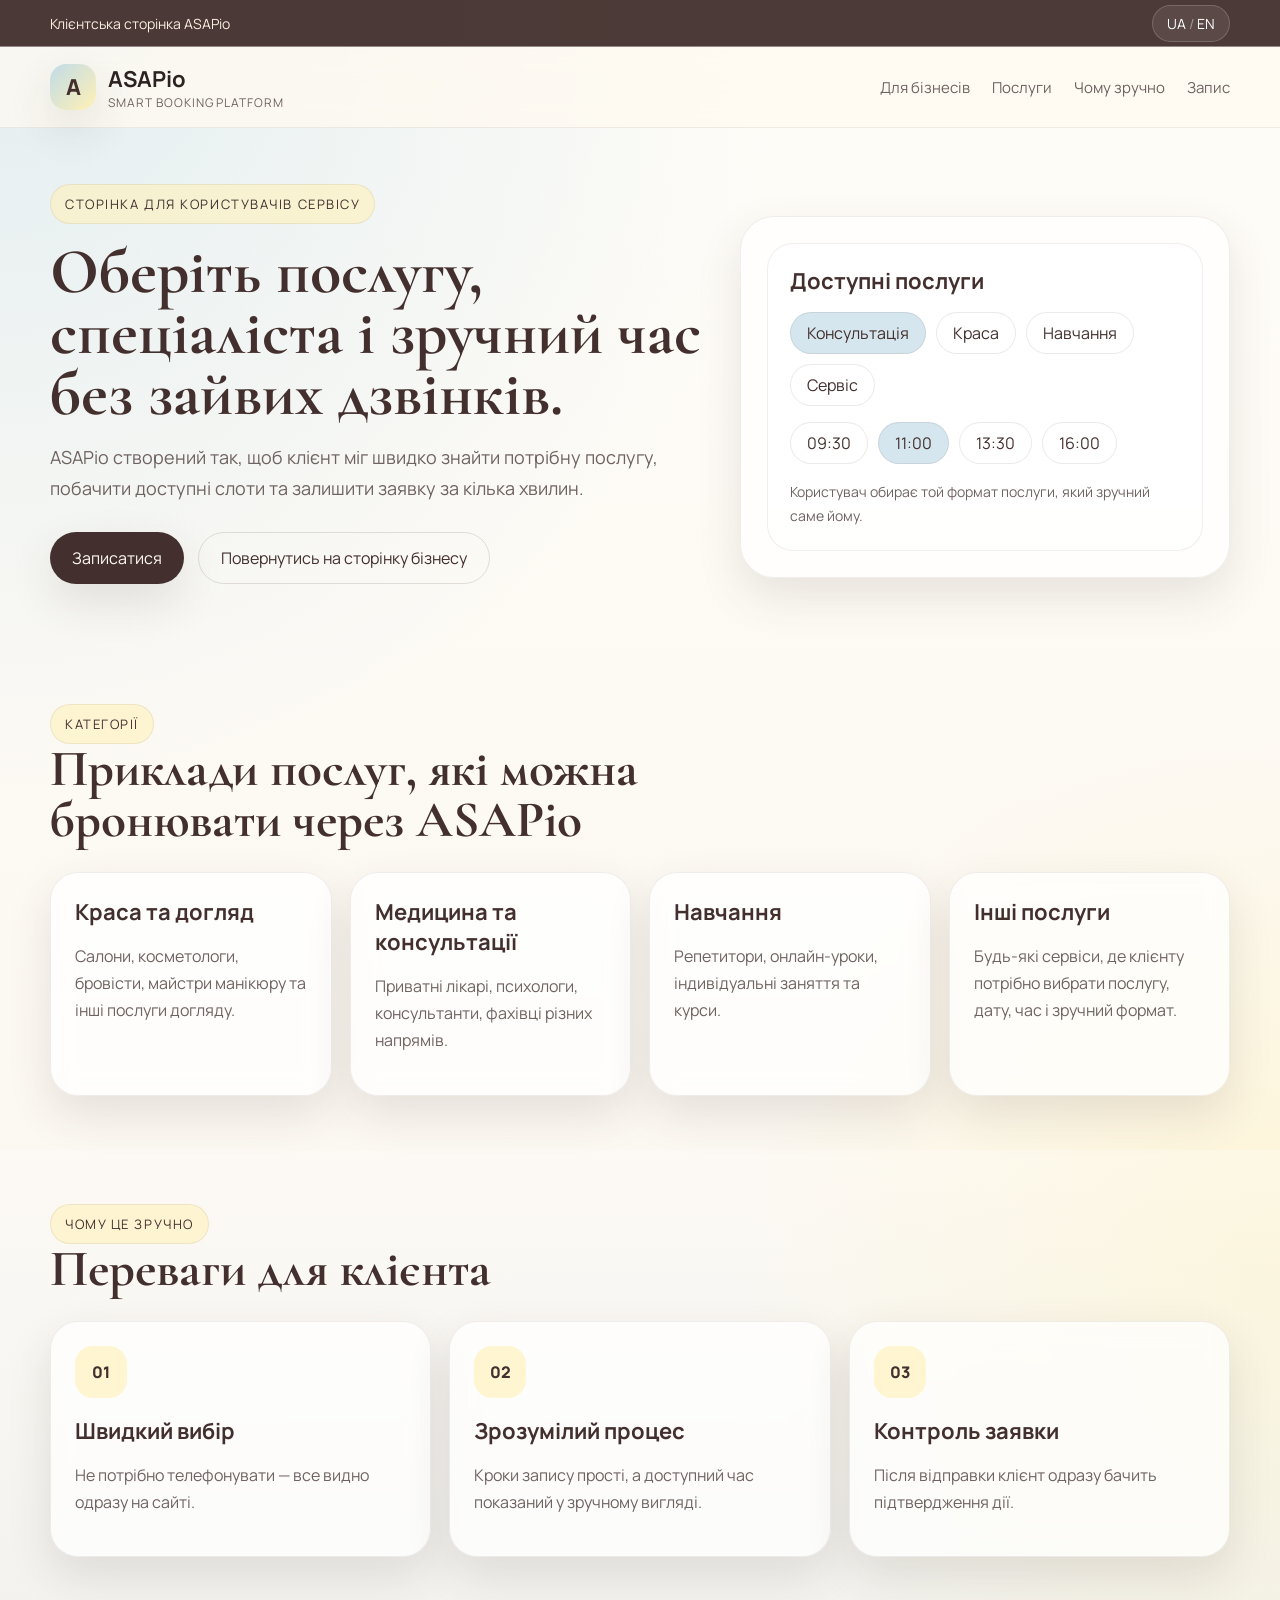
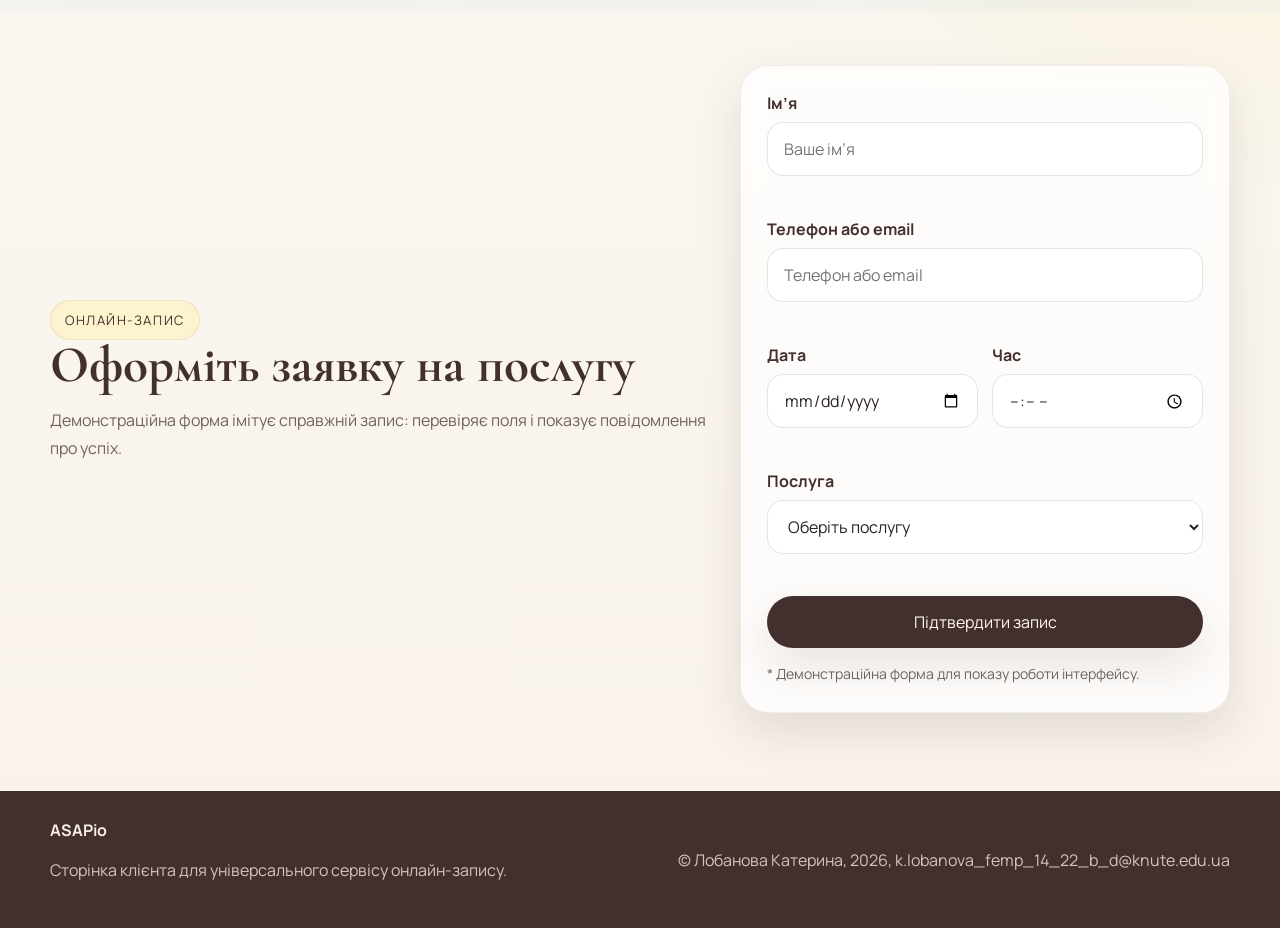
==== clients.html @ 2cff533e "Add files via upload" ====
<!DOCTYPE html>
<html lang="uk">
<head>
  <meta charset="UTF-8" />
  <meta name="viewport" content="width=device-width, initial-scale=1.0" />
  <title>ASAPio — для клієнтів</title>
  <meta name="description" content="ASAPio — сторінка для клієнтів, які хочуть швидко знайти послугу та записатися онлайн." />
  <link rel="preconnect" href="https://fonts.googleapis.com">
  <link rel="preconnect" href="https://fonts.gstatic.com" crossorigin>
  <link href="https://fonts.googleapis.com/css2?family=Manrope:wght@400;500;600;700;800&family=Cormorant+Garamond:wght@600;700&display=swap" rel="stylesheet">
  <link rel="stylesheet" href="style.css" />
</head>
<body>
  <div class="topbar">
    <div class="container topbar-inner">
      <span>Клієнтська сторінка ASAPio</span>
      <button class="lang-switch" type="button" id="langToggle" aria-label="Перемикач мови">UA <span>/</span> EN</button>
    </div>
  </div>

  <header class="site-header">
    <div class="container nav-wrap">
      <a class="brand" href="index.html" aria-label="ASAPio home">
        <span class="brand-mark">A</span>
        <span class="brand-text">
          <strong>ASAPio</strong>
          <small>smart booking platform</small>
        </span>
      </a>

      <nav class="nav">
        <a href="index.html">Для бізнесів</a>
        <a href="#services">Послуги</a>
        <a href="#why">Чому зручно</a>
        <a href="#book">Запис</a>
      </nav>

      <button class="menu-btn" type="button" id="menuBtn" aria-label="Відкрити меню">☰</button>
    </div>

    <div class="mobile-menu" id="mobileMenu">
      <a href="index.html">Для бізнесів</a>
      <a href="#services">Послуги</a>
      <a href="#why">Чому зручно</a>
      <a href="#book">Запис</a>
    </div>
  </header>

  <main>
    <section class="hero compact-hero">
      <div class="container hero-grid">
        <div class="hero-copy">
          <span class="eyebrow">Сторінка для користувачів сервісу</span>
          <h1>Оберіть послугу, спеціаліста і зручний час без зайвих дзвінків.</h1>
          <p>
            ASAPio створений так, щоб клієнт міг швидко знайти потрібну послугу, побачити доступні слоти та
            залишити заявку за кілька хвилин.
          </p>
          <div class="hero-actions">
            <a class="btn btn-primary" href="#book">Записатися</a>
            <a class="btn btn-outline" href="index.html">Повернутись на сторінку бізнесу</a>
          </div>
        </div>

        <div class="glass-card client-preview">
          <div class="service-preview">
            <h3>Доступні послуги</h3>
            <div class="service-chip-row">
              <button class="service-chip active" type="button">Консультація</button>
              <button class="service-chip" type="button">Краса</button>
              <button class="service-chip" type="button">Навчання</button>
              <button class="service-chip" type="button">Сервіс</button>
            </div>
            <div class="slots">
              <button type="button">09:30</button>
              <button type="button" class="chosen">11:00</button>
              <button type="button">13:30</button>
              <button type="button">16:00</button>
            </div>
            <p class="mini-muted">Користувач обирає той формат послуги, який зручний саме йому.</p>
          </div>
        </div>
      </div>
    </section>

    <section class="section" id="services">
      <div class="container">
        <div class="section-head">
          <span class="section-tag">Категорії</span>
          <h2>Приклади послуг, які можна бронювати через ASAPio</h2>
        </div>
        <div class="cards-grid">
          <article class="info-card">
            <h3>Краса та догляд</h3>
            <p>Салони, косметологи, бровісти, майстри манікюру та інші послуги догляду.</p>
          </article>
          <article class="info-card">
            <h3>Медицина та консультації</h3>
            <p>Приватні лікарі, психологи, консультанти, фахівці різних напрямів.</p>
          </article>
          <article class="info-card">
            <h3>Навчання</h3>
            <p>Репетитори, онлайн-уроки, індивідуальні заняття та курси.</p>
          </article>
          <article class="info-card">
            <h3>Інші послуги</h3>
            <p>Будь-які сервіси, де клієнту потрібно вибрати послугу, дату, час і зручний формат.</p>
          </article>
        </div>
      </div>
    </section>

    <section class="section alt" id="why">
      <div class="container">
        <div class="section-head">
          <span class="section-tag">Чому це зручно</span>
          <h2>Переваги для клієнта</h2>
        </div>
        <div class="steps-grid">
          <article class="step-card">
            <span>01</span>
            <h3>Швидкий вибір</h3>
            <p>Не потрібно телефонувати — все видно одразу на сайті.</p>
          </article>
          <article class="step-card">
            <span>02</span>
            <h3>Зрозумілий процес</h3>
            <p>Кроки запису прості, а доступний час показаний у зручному вигляді.</p>
          </article>
          <article class="step-card">
            <span>03</span>
            <h3>Контроль заявки</h3>
            <p>Після відправки клієнт одразу бачить підтвердження дії.</p>
          </article>
        </div>
      </div>
    </section>

    <section class="section" id="book">
      <div class="container form-layout">
        <div>
          <span class="section-tag">Онлайн-запис</span>
          <h2>Оформіть заявку на послугу</h2>
          <p>Демонстраційна форма імітує справжній запис: перевіряє поля і показує повідомлення про успіх.</p>
        </div>

        <form class="demo-form" id="bookingForm" novalidate>
          <div class="form-group">
            <label for="clientName">Ім’я</label>
            <input id="clientName" name="clientName" type="text" placeholder="Ваше ім’я" required />
            <small class="error"></small>
          </div>

          <div class="form-group">
            <label for="clientContact">Телефон або email</label>
            <input id="clientContact" name="clientContact" type="text" placeholder="Телефон або email" required />
            <small class="error"></small>
          </div>

          <div class="form-row">
            <div class="form-group">
              <label for="clientDate">Дата</label>
              <input id="clientDate" name="clientDate" type="date" required />
              <small class="error"></small>
            </div>
            <div class="form-group">
              <label for="clientTime">Час</label>
              <input id="clientTime" name="clientTime" type="time" required />
              <small class="error"></small>
            </div>
          </div>

          <div class="form-group">
            <label for="clientService">Послуга</label>
            <select id="clientService" name="clientService" required>
              <option value="">Оберіть послугу</option>
              <option value="Консультація">Консультація</option>
              <option value="Доглядова послуга">Доглядова послуга</option>
              <option value="Урок / заняття">Урок / заняття</option>
              <option value="Сервісна послуга">Сервісна послуга</option>
            </select>
            <small class="error"></small>
          </div>

          <button class="btn btn-primary full" type="submit">Підтвердити запис</button>
          <p class="form-note">* Демонстраційна форма для показу роботи інтерфейсу.</p>
        </form>
      </div>
    </section>
  </main>

  <footer class="site-footer">
    <div class="container footer-wrap">
      <div>
        <strong>ASAPio</strong>
        <p>Сторінка клієнта для універсального сервісу онлайн-запису.</p>
      </div>
      <div class="footer-note">
        © Лобанова Катерина, 2026, k.lobanova_femp_14_22_b_d@knute.edu.ua
      </div>
    </div>
  </footer>

  <div class="toast" id="toast"></div>

  <script src="script.js"></script>
</body>
</html>
---- style.css ----
:root {
  --milk: #fff1b5;
  --blue: #c1dbe8;
  --burgundy: #43302e;
  --burgundy-2: #5a413f;
  --cream: #fffaf0;
  --white: #ffffff;
  --text: #2b2221;
  --muted: #6f6361;
  --line: rgba(67, 48, 46, 0.14);
  --shadow: 0 18px 45px rgba(67, 48, 46, 0.12);
  --radius-xl: 28px;
  --radius-lg: 22px;
  --radius-md: 16px;
  --container: 1180px;
}

* {
  box-sizing: border-box;
}

html {
  scroll-behavior: smooth;
}

body {
  margin: 0;
  font-family: "Manrope", system-ui, sans-serif;
  color: var(--text);
  background:
    radial-gradient(circle at top left, rgba(193, 219, 232, 0.45), transparent 28%),
    radial-gradient(circle at right center, rgba(255, 241, 181, 0.45), transparent 30%),
    linear-gradient(180deg, #fffdf8 0%, #f8f2ea 100%);
}

a {
  color: inherit;
  text-decoration: none;
}

button,
input,
select {
  font: inherit;
}

.container {
  width: min(var(--container), calc(100% - 32px));
  margin: 0 auto;
}

.topbar {
  border-bottom: 1px solid rgba(255,255,255,0.4);
  background: rgba(67, 48, 46, 0.95);
  color: #f9efe0;
}

.topbar-inner {
  display: flex;
  align-items: center;
  justify-content: space-between;
  gap: 16px;
  min-height: 46px;
  font-size: 14px;
}

.lang-switch {
  border: 1px solid rgba(255,255,255,0.18);
  background: rgba(255,255,255,0.08);
  color: #fff;
  border-radius: 999px;
  padding: 8px 14px;
  cursor: pointer;
}

.lang-switch span {
  opacity: 0.45;
}

.site-header {
  position: sticky;
  top: 0;
  z-index: 20;
  backdrop-filter: blur(14px);
  background: rgba(255, 250, 240, 0.75);
  border-bottom: 1px solid rgba(67, 48, 46, 0.08);
}

.nav-wrap {
  display: flex;
  align-items: center;
  justify-content: space-between;
  min-height: 80px;
  gap: 20px;
}

.brand {
  display: inline-flex;
  align-items: center;
  gap: 12px;
}

.brand-mark {
  width: 46px;
  height: 46px;
  display: grid;
  place-items: center;
  border-radius: 16px;
  background: linear-gradient(135deg, var(--blue), var(--milk));
  color: var(--burgundy);
  font-weight: 800;
  font-size: 22px;
  box-shadow: var(--shadow);
}

.brand-text {
  display: flex;
  flex-direction: column;
}

.brand-text strong {
  font-size: 22px;
}

.brand-text small {
  color: var(--muted);
  font-size: 12px;
  text-transform: uppercase;
  letter-spacing: 0.08em;
}

.nav {
  display: flex;
  align-items: center;
  gap: 22px;
  flex-wrap: wrap;
}

.nav a {
  font-size: 15px;
  color: var(--muted);
}

.nav a:hover,
.nav a:focus-visible {
  color: var(--burgundy);
}

.nav-secondary {
  padding: 10px 16px;
  border: 1px solid var(--line);
  border-radius: 999px;
  color: var(--burgundy) !important;
}

.menu-btn {
  display: none;
  border: 1px solid var(--line);
  background: var(--white);
  color: var(--burgundy);
  border-radius: 12px;
  width: 44px;
  height: 44px;
  cursor: pointer;
}

.mobile-menu {
  display: none;
  padding: 0 16px 16px;
  background: rgba(255, 250, 240, 0.95);
}

.mobile-menu.open {
  display: grid;
  gap: 12px;
}

.hero {
  padding: 72px 0 40px;
}

.compact-hero {
  padding-top: 56px;
}

.hero-grid,
.section-grid,
.form-layout,
.contact-grid {
  display: grid;
  grid-template-columns: 1.15fr 0.85fr;
  gap: 28px;
  align-items: center;
}

.eyebrow,
.section-tag {
  display: inline-flex;
  align-items: center;
  gap: 10px;
  font-size: 13px;
  text-transform: uppercase;
  letter-spacing: 0.12em;
  color: var(--burgundy);
  background: rgba(255, 241, 181, 0.55);
  border: 1px solid rgba(67, 48, 46, 0.08);
  padding: 10px 14px;
  border-radius: 999px;
}

h1, h2, h3 {
  margin: 0;
}

h1 {
  margin-top: 18px;
  font-family: "Cormorant Garamond", serif;
  font-size: clamp(42px, 5vw, 72px);
  line-height: 0.95;
  color: var(--burgundy);
}

h2 {
  font-family: "Cormorant Garamond", serif;
  font-size: clamp(34px, 4vw, 52px);
  line-height: 1;
  color: var(--burgundy);
}

h3 {
  font-size: 22px;
  color: var(--burgundy);
}

p {
  line-height: 1.7;
  color: var(--muted);
}

.hero-copy p {
  font-size: 18px;
  max-width: 62ch;
}

.hero-actions {
  display: flex;
  gap: 14px;
  flex-wrap: wrap;
  margin: 28px 0 26px;
}

.btn {
  display: inline-flex;
  align-items: center;
  justify-content: center;
  min-height: 52px;
  padding: 0 22px;
  border-radius: 999px;
  cursor: pointer;
  border: none;
  transition: transform 0.2s ease, box-shadow 0.2s ease, background 0.2s ease;
}

.btn:hover,
.btn:focus-visible {
  transform: translateY(-2px);
}

.btn-primary {
  background: var(--burgundy);
  color: #fffaf4;
  box-shadow: var(--shadow);
}

.btn-outline {
  background: transparent;
  color: var(--burgundy);
  border: 1px solid var(--line);
}

.full {
  width: 100%;
}

.hero-points {
  display: flex;
  flex-wrap: wrap;
  gap: 12px;
  padding: 0;
  margin: 0;
  list-style: none;
}

.hero-points li {
  padding: 10px 14px;
  border-radius: 999px;
  background: rgba(193, 219, 232, 0.42);
  color: var(--burgundy);
  border: 1px solid rgba(67, 48, 46, 0.08);
}

.glass-card,
.info-card,
.stat-card,
.step-card,
.price-card,
.contact-card,
.demo-form {
  background: rgba(255, 255, 255, 0.72);
  border: 1px solid rgba(67, 48, 46, 0.08);
  backdrop-filter: blur(12px);
  box-shadow: var(--shadow);
}

.glass-card {
  border-radius: 34px;
  padding: 26px;
}

.mini-app,
.service-preview {
  border-radius: 26px;
  background: linear-gradient(180deg, rgba(255,255,255,0.9), rgba(255,255,255,0.65));
  padding: 22px;
  border: 1px solid rgba(67, 48, 46, 0.08);
}

.mini-header,
.mini-footer {
  display: flex;
  align-items: center;
  justify-content: space-between;
  gap: 12px;
}

.pill,
.mini-date,
.up {
  display: inline-flex;
  align-items: center;
  justify-content: center;
  min-height: 34px;
  border-radius: 999px;
  padding: 0 12px;
  font-size: 13px;
}

.pill {
  background: rgba(193, 219, 232, 0.55);
  color: var(--burgundy);
}

.mini-date {
  background: rgba(255, 241, 181, 0.58);
}

.up {
  background: rgba(255, 241, 181, 0.58);
  color: var(--burgundy);
}

.booking-list {
  display: grid;
  gap: 14px;
  margin: 22px 0;
}

.booking-item {
  display: grid;
  grid-template-columns: 70px 1fr;
  gap: 14px;
  align-items: center;
  background: rgba(255, 250, 240, 0.78);
  border: 1px solid rgba(67, 48, 46, 0.08);
  border-radius: 18px;
  padding: 14px;
}

.booking-item strong,
.price {
  color: var(--burgundy);
}

.booking-item p,
.booking-item span,
.mini-muted {
  margin: 0;
}

.booking-item span,
.mini-muted {
  color: var(--muted);
  font-size: 14px;
}

.booking-item.accent {
  background: rgba(193, 219, 232, 0.35);
}

.stats {
  padding: 10px 0 20px;
}

.stats-grid,
.cards-grid,
.steps-grid,
.pricing-grid {
  display: grid;
  grid-template-columns: repeat(3, 1fr);
  gap: 18px;
}

.cards-grid {
  grid-template-columns: repeat(4, 1fr);
}

.stat-card,
.info-card,
.step-card,
.price-card,
.contact-card {
  padding: 24px;
  border-radius: var(--radius-xl);
}

.stat-card h2 {
  font-size: 42px;
}

.section {
  padding: 54px 0;
}

.alt {
  background: linear-gradient(180deg, rgba(255,255,255,0.25), rgba(193,219,232,0.13));
}

.section-head {
  max-width: 760px;
  margin-bottom: 26px;
}

.steps-grid .step-card span {
  display: inline-grid;
  place-items: center;
  width: 52px;
  height: 52px;
  border-radius: 18px;
  background: rgba(255, 241, 181, 0.6);
  color: var(--burgundy);
  font-weight: 800;
  margin-bottom: 18px;
}

.pricing-grid {
  align-items: stretch;
}

.price-card {
  position: relative;
}

.price-card ul {
  padding-left: 18px;
  color: var(--muted);
  line-height: 1.8;
}

.price {
  font-size: 42px;
  font-weight: 800;
  margin: 14px 0;
}

.price span {
  font-size: 16px;
  color: var(--muted);
  font-weight: 500;
}

.featured {
  background: linear-gradient(180deg, rgba(193,219,232,0.52), rgba(255,255,255,0.88));
  transform: translateY(-6px);
}

.featured-badge {
  position: absolute;
  top: 18px;
  right: 18px;
  padding: 8px 12px;
  border-radius: 999px;
  font-size: 12px;
  background: var(--burgundy);
  color: #fff;
}

.demo-form {
  padding: 26px;
  border-radius: 28px;
}

.form-row {
  display: grid;
  grid-template-columns: 1fr 1fr;
  gap: 14px;
}

.form-group {
  display: grid;
  gap: 8px;
  margin-bottom: 16px;
}

label {
  font-weight: 700;
  color: var(--burgundy);
}

input,
select {
  min-height: 54px;
  border-radius: 16px;
  border: 1px solid rgba(67, 48, 46, 0.12);
  background: rgba(255,255,255,0.92);
  padding: 0 16px;
  color: var(--text);
  outline: none;
}

input:focus,
select:focus {
  border-color: rgba(67, 48, 46, 0.38);
  box-shadow: 0 0 0 3px rgba(193, 219, 232, 0.35);
}

.error {
  min-height: 18px;
  color: #a43d3d;
  font-size: 13px;
}

.form-note {
  margin-bottom: 0;
  font-size: 14px;
}

.contact-card p {
  margin: 0 0 12px;
}

.site-footer {
  background: var(--burgundy);
  color: #f7efe6;
  padding: 28px 0;
  margin-top: 24px;
}

.footer-wrap {
  display: flex;
  align-items: center;
  justify-content: space-between;
  gap: 20px;
}

.site-footer p,
.footer-note {
  color: rgba(247, 239, 230, 0.78);
}

.toast {
  position: fixed;
  right: 18px;
  bottom: 18px;
  min-width: 260px;
  max-width: 420px;
  padding: 16px 18px;
  border-radius: 18px;
  background: rgba(67, 48, 46, 0.96);
  color: #fffaf0;
  box-shadow: var(--shadow);
  opacity: 0;
  transform: translateY(12px);
  pointer-events: none;
  transition: opacity 0.2s ease, transform 0.2s ease;
  z-index: 40;
}

.toast.show {
  opacity: 1;
  transform: translateY(0);
}

.service-chip-row,
.slots {
  display: flex;
  flex-wrap: wrap;
  gap: 10px;
  margin: 16px 0;
}

.service-chip,
.slots button {
  border: 1px solid rgba(67, 48, 46, 0.1);
  background: rgba(255,255,255,0.9);
  color: var(--burgundy);
  border-radius: 999px;
  min-height: 42px;
  padding: 0 16px;
  cursor: pointer;
}

.service-chip.active,
.slots button.chosen {
  background: rgba(193, 219, 232, 0.68);
}

@media (max-width: 1080px) {
  .cards-grid {
    grid-template-columns: repeat(2, 1fr);
  }

  .hero-grid,
  .section-grid,
  .form-layout,
  .contact-grid,
  .stats-grid,
  .steps-grid,
  .pricing-grid {
    grid-template-columns: 1fr;
  }

  .featured {
    transform: none;
  }
}

@media (max-width: 880px) {
  .nav {
    display: none;
  }

  .menu-btn {
    display: inline-grid;
    place-items: center;
  }
}

@media (max-width: 640px) {
  .container {
    width: min(var(--container), calc(100% - 20px));
  }

  .hero {
    padding-top: 42px;
  }

  h1 {
    font-size: 46px;
  }

  h2 {
    font-size: 38px;
  }

  .cards-grid {
    grid-template-columns: 1fr;
  }

  .form-row,
  .footer-wrap,
  .topbar-inner {
    grid-template-columns: 1fr;
    display: grid;
  }

  .footer-wrap {
    align-items: start;
  }

  .hero-actions,
  .hero-points {
    flex-direction: column;
    align-items: stretch;
  }

  .btn {
    width: 100%;
  }
}
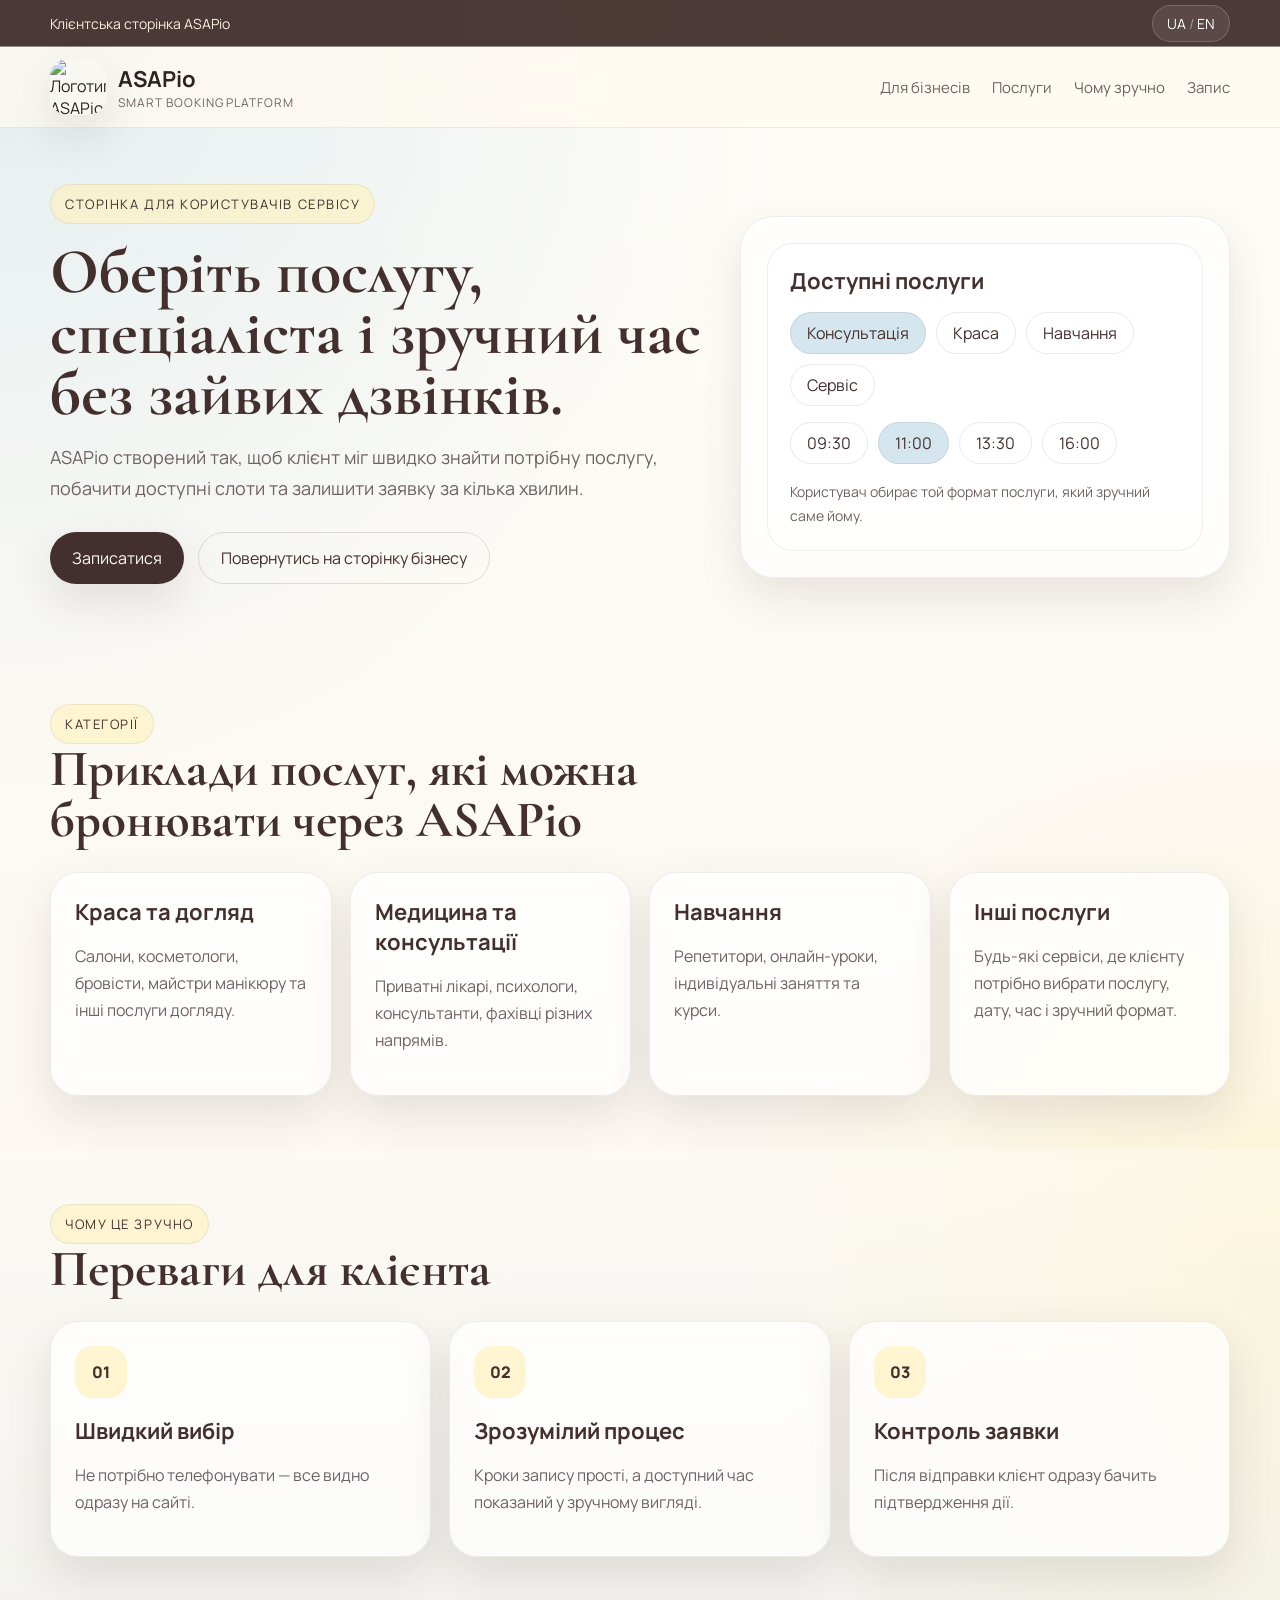
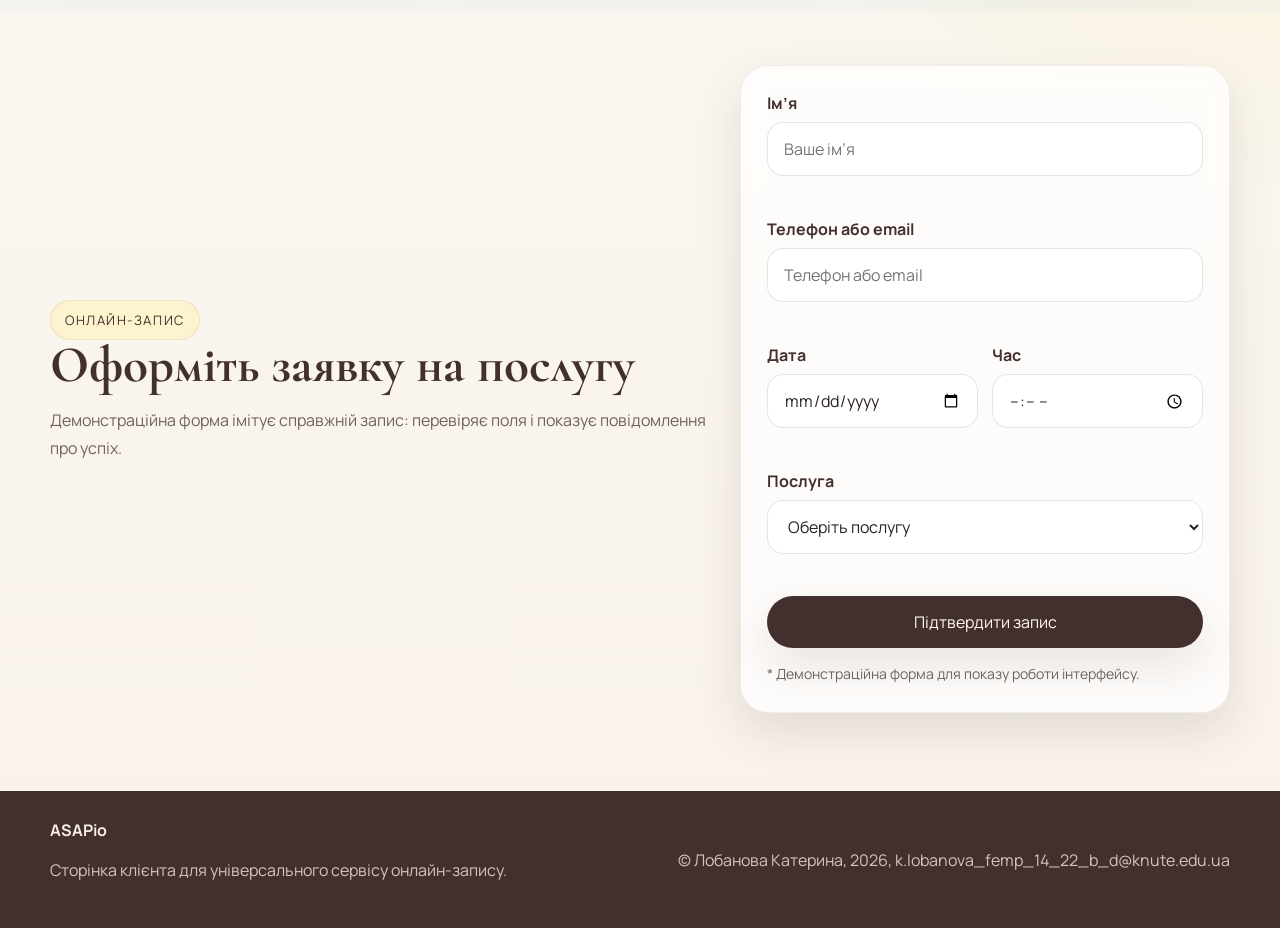
==== commit 5db4632f: "Add files via upload" ====
--- a/clients.html
+++ b/clients.html
@@ -21,7 +21,7 @@
   <header class="site-header">
     <div class="container nav-wrap">
       <a class="brand" href="index.html" aria-label="ASAPio home">
-        <span class="brand-mark">A</span>
+        <span class="brand-mark"><img src="asapio-logo.svg" alt="Логотип ASAPio" /></span>
         <span class="brand-text">
           <strong>ASAPio</strong>
           <small>smart booking platform</small>
--- a/style.css
+++ b/style.css
@@ -101,16 +101,21 @@
 }
 
 .brand-mark {
-  width: 46px;
-  height: 46px;
+  width: 56px;
+  height: 56px;
   display: grid;
   place-items: center;
-  border-radius: 16px;
-  background: linear-gradient(135deg, var(--blue), var(--milk));
-  color: var(--burgundy);
-  font-weight: 800;
-  font-size: 22px;
+  border-radius: 18px;
+  overflow: hidden;
   box-shadow: var(--shadow);
+  flex-shrink: 0;
+}
+
+.brand-mark img {
+  width: 100%;
+  height: 100%;
+  display: block;
+  object-fit: cover;
 }
 
 .brand-text {
